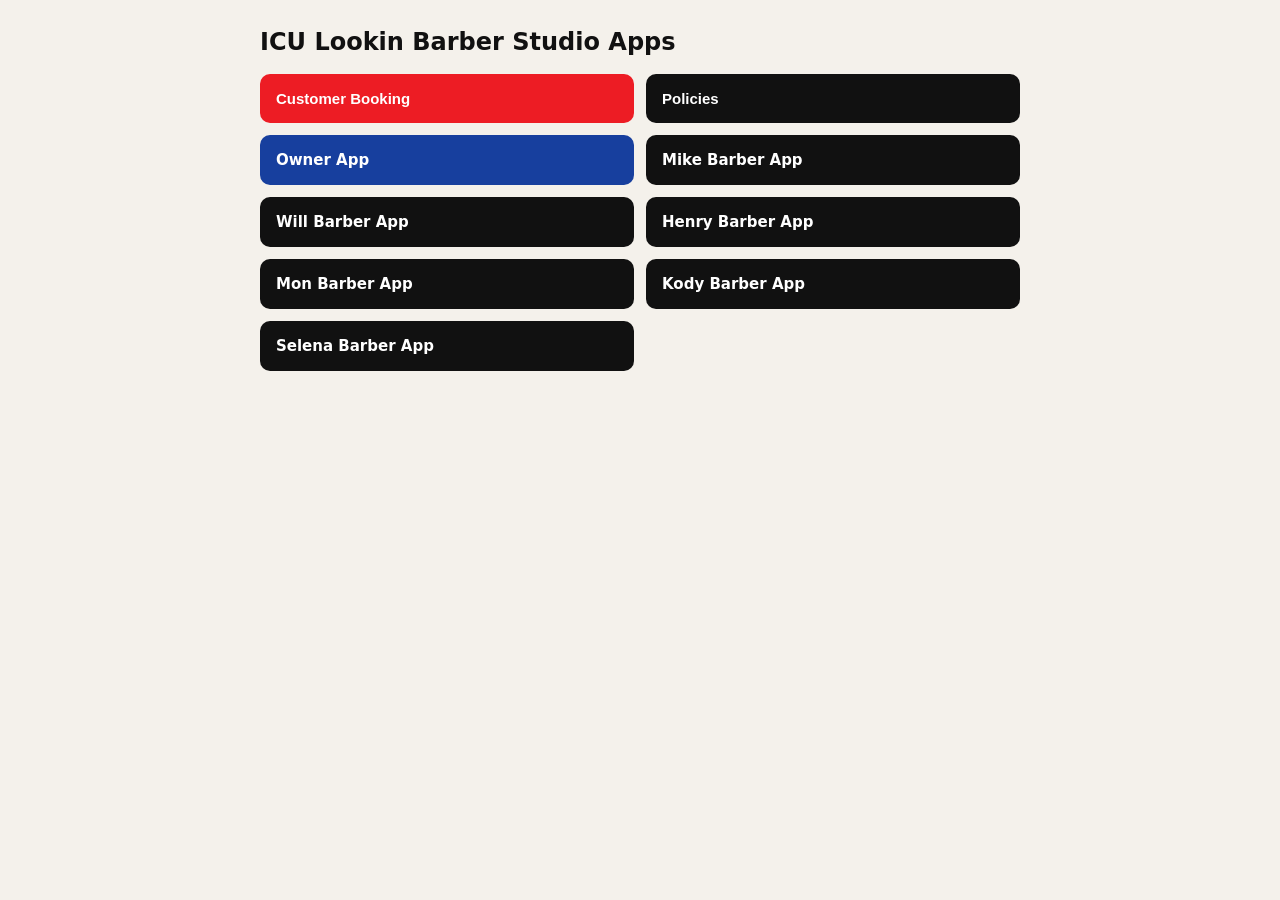
==== APP_LAUNCHER.html @ bd066401 "Add files via upload" ====
<!doctype html><html lang="en"><head><meta charset="utf-8"><meta name="viewport" content="width=device-width,initial-scale=1,viewport-fit=cover"><title>ICU Lookin Barber Studio Apps</title><link rel="icon" type="image/png" href="assets/icons/customer.png"><style>
:root{--bg:#f4f1eb;--panel:#fff;--ink:#111;--line:#d5cec2;--red:#ed1c24;--blue:#173f9e}*{box-sizing:border-box}body{font-family:system-ui,-apple-system,"Segoe UI",sans-serif;background:var(--bg);color:var(--ink);margin:0;padding:28px}main{max-width:760px;margin:auto}h1{font-size:1.5rem;margin:0 0 18px}.grid{display:grid;grid-template-columns:1fr 1fr;gap:12px}a,button{padding:16px;border:0;border-radius:10px;background:#111;color:#fff;text-decoration:none;font-weight:800;font-size:15px;cursor:pointer;text-align:left}.owner{background:var(--blue)}.customer{background:var(--red)}dialog{width:min(92vw,700px);max-height:88dvh;border:0;border-radius:18px;padding:0;box-shadow:0 24px 80px rgba(0,0,0,.35);background:var(--panel)}dialog::backdrop{background:rgba(0,0,0,.62)}.modal-shell{padding:22px;overflow:auto;max-height:88dvh}.modal-head{display:flex;justify-content:space-between;gap:16px;align-items:flex-start;border-bottom:1px solid var(--line);padding-bottom:14px;margin-bottom:16px}.modal-head h2{margin:0}.modal-head p{margin:.35rem 0 0;color:#666}.icon-close{width:44px;height:44px;display:grid;place-items:center;padding:0;border-radius:50%;font-size:22px}.entry-block{border:1px solid var(--line);border-radius:14px;padding:16px;margin:12px 0}.entry-block h3{margin-top:0}.phone{width:100%;padding:14px;font-size:18px;margin:8px 0 12px;border:1px solid #999;border-radius:8px}.modal-actions{display:flex;gap:10px;flex-wrap:wrap;margin-top:16px;padding-top:14px;border-top:1px solid var(--line)}.secondary{background:#444}.danger{background:#851b1b}.customer-action{background:var(--red)}.status{min-height:1.3em;margin:.6rem 0;color:#7b1d1d;font-weight:700}.policy-layout{display:grid;grid-template-columns:minmax(210px,260px) minmax(0,1fr);gap:16px;min-height:0;height:100%}.policy-buttons{display:grid;gap:7px;align-content:start;min-height:0;overflow-y:auto;overscroll-behavior:contain;padding-right:6px}.policy-buttons button{background:#494949;padding:12px}.policy-buttons button.active{background:var(--blue)}.policy-text{border:1px solid var(--line);border-radius:12px;padding:16px;min-height:0;height:100%;overflow-y:auto;overscroll-behavior:contain;background:#faf9f6}.policy-text h3{margin-top:0}#policiesModal .modal-shell{display:grid;grid-template-rows:auto minmax(0,1fr) auto;height:min(82dvh,680px);max-height:88dvh;overflow:hidden}#policiesModal .modal-head{margin-bottom:16px}#policiesModal .modal-actions{margin-top:16px}.hidden{display:none!important}@media(max-width:620px){body{padding:18px}.grid{grid-template-columns:1fr}#policiesModal .modal-shell{height:min(88dvh,760px)}.policy-layout{grid-template-columns:1fr;grid-template-rows:minmax(150px,32dvh) minmax(170px,1fr)}.policy-buttons{max-height:none;overflow-y:auto}.policy-text{overflow-y:auto}dialog{width:96vw}}
</style></head><body><main><h1>ICU Lookin Barber Studio Apps</h1><div class="grid"><button class="customer" id="openBooking" type="button">Customer Booking</button><button id="openPolicies" type="button">Policies</button><a class="owner" href="OWNER_APP.html">Owner App</a><a href="MIKE_BARBER_APP.html">Mike Barber App</a><a href="WILL_BARBER_APP.html">Will Barber App</a><a href="HENRY_BARBER_APP.html">Henry Barber App</a><a href="MON_BARBER_APP.html">Mon Barber App</a><a href="KODY_BARBER_APP.html">Kody Barber App</a><a href="SELENA_BARBER_APP.html">Selena Barber App</a></div></main>
<dialog id="bookingEntryModal"><div class="modal-shell"><div class="modal-head"><div><h2>Book an Appointment</h2><p>Returning clients open their profile first. New clients begin a booking.</p></div><button class="icon-close" type="button" data-close="bookingEntryModal" aria-label="Close">×</button></div><section class="entry-block"><h3>Returning Client</h3><p>Enter your phone number to open your existing profile.</p><input id="returningPhone" class="phone" type="tel" inputmode="tel" maxlength="14" placeholder="(555) 555-5555"><button id="findReturningClient" type="button">Find My Profile</button><p id="returningStatus" class="status"></p></section><section class="entry-block"><h3>New Client</h3><p>If your phone number is not already saved, start a new booking.</p><button id="startNewBooking" class="customer-action" type="button">Start New Booking</button></section><div class="modal-actions"><button class="secondary" type="button" data-close="bookingEntryModal">Back</button><button class="danger" type="button" data-close="bookingEntryModal">Exit / Return to App Launcher</button></div></div></dialog>
<dialog id="policiesModal"><div class="modal-shell"><div class="modal-head"><div><h2>Shop Policies</h2><p>Select a policy to read it without leaving the Launcher.</p></div><button class="icon-close" type="button" data-close="policiesModal" aria-label="Close">×</button></div><div class="policy-layout"><div id="policyButtons" class="policy-buttons"></div><article id="policyText" class="policy-text"><h3>Select a policy</h3><p>Choose a policy from the list.</p></article></div><div class="modal-actions"><button class="secondary" type="button" data-close="policiesModal">Back</button><button class="danger" type="button" data-close="policiesModal">Exit / Return to App Launcher</button></div></div></dialog>
<script>
const APPOINTMENTS_KEY="icuLookinAppointmentsV3",WALKIN_KEY="icuWalkinsV1",POS_KEY="icuPosTransactionsV1",CUSTOMER_SESSION_PHONE_KEY="icuCustomerSessionPhoneV1";
const POLICIES={"Booking & Appointment":"Book the correct client, barber, service, date and time. Availability follows the selected barber’s saved schedule.","Cancellation":"Cancel as early as possible. A cancellation remains in appointment history and may affect the next deposit requirement.","No-Show":"If the most recent appointment is a No Show, the next booking requires a non-refundable deposit of at least $10.","Non-Refundable Deposit":"Required deposits are non-refundable and are applied toward the scheduled service balance.","Late Arrival":"Late arrival may shorten the service or require rescheduling when it would interfere with another appointment.","After-Hours":"Appointments starting from 7:00 PM through 9:00 PM include a $15 customer after-hours fee. Services starting before 7:00 PM do not receive that fee merely because they continue after 7:00 PM.","Payment & Refund":"Applicable service charges, fees, deposits and tips are shown during checkout. Non-refundable deposits are not refunded.","Walk-In":"Walk-ins are accepted according to real-time barber availability and the time available before the next appointment.","Children / Family Booking":"A primary client may book for family members saved in the profile; the family member is identified in appointment notes.","Service Adjustment / Redo":"Contact the barber promptly with a service concern so an appropriate adjustment can be discussed.","Health, Safety & Sanitation":"Clients and staff should support a clean, safe shop environment and follow reasonable sanitation directions.","Photo / Video Consent":"Client photos or videos should not be used as promotional social content without permission.","Privacy":"Client information is used for booking, appointment communication and shop operations. Private messages are limited to intended participants.","Terms of Service":"Use of the booking system is subject to the shop policies shown here."};
const $=id=>document.getElementById(id),normalizePhone=v=>String(v||"").replace(/\D/g,"").slice(-10);function mask(v){const d=String(v||"").replace(/\D/g,"").slice(0,10);if(!d)return"";if(d.length<4)return`(${d}`;if(d.length<7)return`(${d.slice(0,3)}) ${d.slice(3)}`;return`(${d.slice(0,3)}) ${d.slice(3,6)}-${d.slice(6)}`}function loadRows(key){try{const rows=JSON.parse(localStorage.getItem(key)||"[]");return Array.isArray(rows)?rows:[]}catch{return[]}}function knownClient(phone){const d=normalizePhone(phone);if(d.length!==10)return false;return[APPOINTMENTS_KEY,WALKIN_KEY,POS_KEY].some(k=>loadRows(k).some(r=>normalizePhone(r.phone)===d))}function goCustomer(target){location.href=`CUSTOMER_BOOKING_APP.html#${target}`}
$("openBooking").onclick=()=>{const signed=sessionStorage.getItem(CUSTOMER_SESSION_PHONE_KEY)||"";if(signed&&knownClient(signed)){localStorage.setItem("icuLauncherPhone",mask(signed));goCustomer("customer-profile");return}$("returningStatus").textContent="";$("bookingEntryModal").showModal()};$("openPolicies").onclick=()=>$("policiesModal").showModal();document.addEventListener("click",e=>{const close=e.target.closest("[data-close]");if(close){$(close.dataset.close).close();return}const p=e.target.closest("[data-policy]");if(p){document.querySelectorAll("[data-policy]").forEach(b=>b.classList.toggle("active",b===p));$("policyText").innerHTML=`<h3>${p.dataset.policy}</h3><p>${POLICIES[p.dataset.policy]}</p>`}});$("returningPhone").oninput=e=>e.target.value=mask(e.target.value);$("returningPhone").onkeydown=e=>{if(e.key==="Enter")$("findReturningClient").click()};$("findReturningClient").onclick=()=>{const phone=$("returningPhone").value,d=normalizePhone(phone);if(d.length!==10){$("returningStatus").textContent="Enter a complete 10-digit phone number.";return}if(knownClient(phone)){sessionStorage.setItem(CUSTOMER_SESSION_PHONE_KEY,d);localStorage.setItem("icuLauncherPhone",mask(phone));$("bookingEntryModal").close();goCustomer("customer-profile");return}sessionStorage.removeItem(CUSTOMER_SESSION_PHONE_KEY);localStorage.setItem("icuNewClientPhone",mask(phone));$("bookingEntryModal").close();goCustomer("book")};$("startNewBooking").onclick=()=>{sessionStorage.removeItem(CUSTOMER_SESSION_PHONE_KEY);$("bookingEntryModal").close();goCustomer("book")};$("policyButtons").innerHTML=Object.keys(POLICIES).map(k=>`<button type="button" data-policy="${k}">${k}</button>`).join("");
</script></body></html>
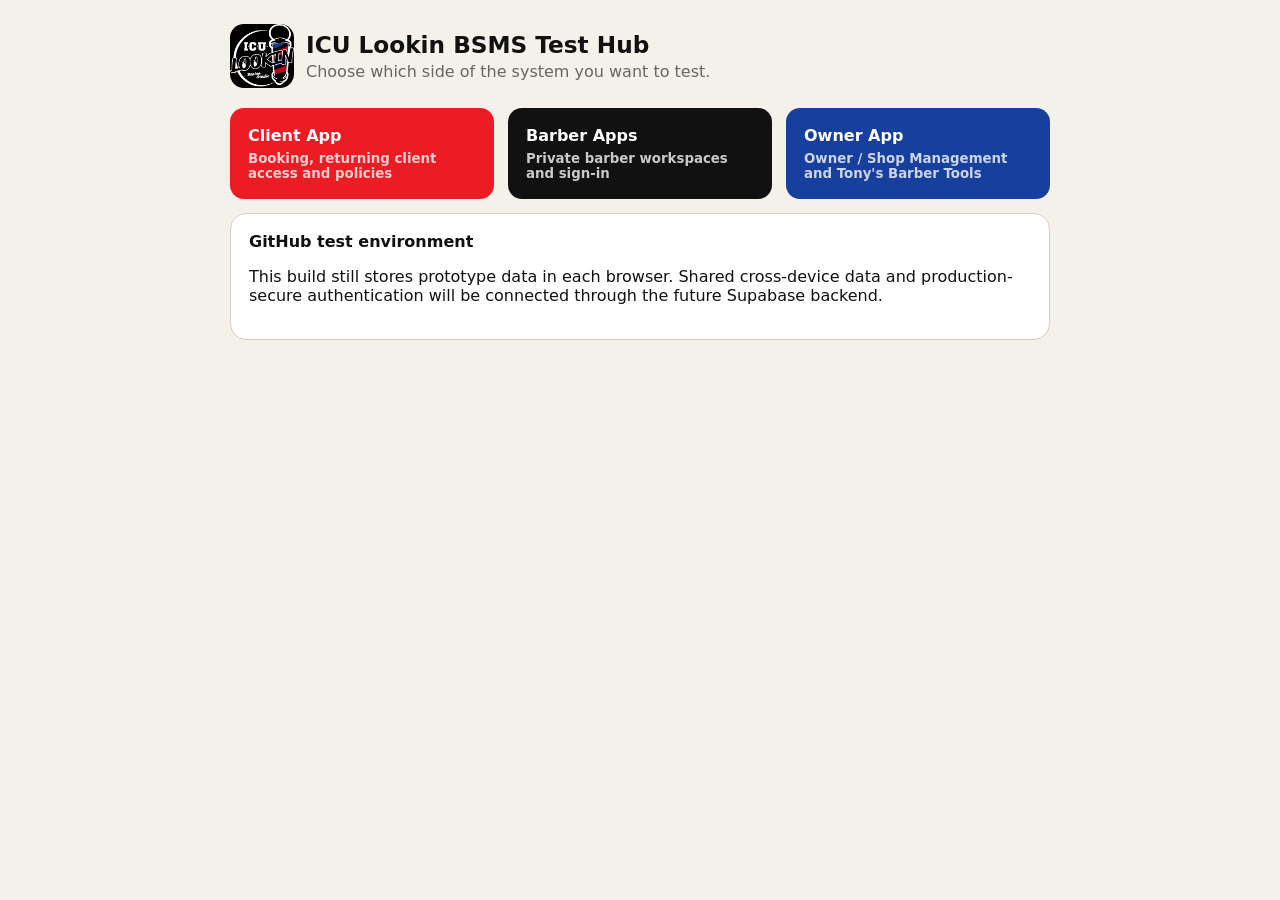
==== commit 80d43df6: "ICU Lookin BSMS Test Hub v0.23" ====
--- a/APP_LAUNCHER.html
+++ b/APP_LAUNCHER.html
@@ -1,11 +1 @@
-<!doctype html><html lang="en"><head><meta charset="utf-8"><meta name="viewport" content="width=device-width,initial-scale=1,viewport-fit=cover"><title>ICU Lookin Barber Studio Apps</title><link rel="icon" type="image/png" href="assets/icons/customer.png"><style>
-:root{--bg:#f4f1eb;--panel:#fff;--ink:#111;--line:#d5cec2;--red:#ed1c24;--blue:#173f9e}*{box-sizing:border-box}body{font-family:system-ui,-apple-system,"Segoe UI",sans-serif;background:var(--bg);color:var(--ink);margin:0;padding:28px}main{max-width:760px;margin:auto}h1{font-size:1.5rem;margin:0 0 18px}.grid{display:grid;grid-template-columns:1fr 1fr;gap:12px}a,button{padding:16px;border:0;border-radius:10px;background:#111;color:#fff;text-decoration:none;font-weight:800;font-size:15px;cursor:pointer;text-align:left}.owner{background:var(--blue)}.customer{background:var(--red)}dialog{width:min(92vw,700px);max-height:88dvh;border:0;border-radius:18px;padding:0;box-shadow:0 24px 80px rgba(0,0,0,.35);background:var(--panel)}dialog::backdrop{background:rgba(0,0,0,.62)}.modal-shell{padding:22px;overflow:auto;max-height:88dvh}.modal-head{display:flex;justify-content:space-between;gap:16px;align-items:flex-start;border-bottom:1px solid var(--line);padding-bottom:14px;margin-bottom:16px}.modal-head h2{margin:0}.modal-head p{margin:.35rem 0 0;color:#666}.icon-close{width:44px;height:44px;display:grid;place-items:center;padding:0;border-radius:50%;font-size:22px}.entry-block{border:1px solid var(--line);border-radius:14px;padding:16px;margin:12px 0}.entry-block h3{margin-top:0}.phone{width:100%;padding:14px;font-size:18px;margin:8px 0 12px;border:1px solid #999;border-radius:8px}.modal-actions{display:flex;gap:10px;flex-wrap:wrap;margin-top:16px;padding-top:14px;border-top:1px solid var(--line)}.secondary{background:#444}.danger{background:#851b1b}.customer-action{background:var(--red)}.status{min-height:1.3em;margin:.6rem 0;color:#7b1d1d;font-weight:700}.policy-layout{display:grid;grid-template-columns:minmax(210px,260px) minmax(0,1fr);gap:16px;min-height:0;height:100%}.policy-buttons{display:grid;gap:7px;align-content:start;min-height:0;overflow-y:auto;overscroll-behavior:contain;padding-right:6px}.policy-buttons button{background:#494949;padding:12px}.policy-buttons button.active{background:var(--blue)}.policy-text{border:1px solid var(--line);border-radius:12px;padding:16px;min-height:0;height:100%;overflow-y:auto;overscroll-behavior:contain;background:#faf9f6}.policy-text h3{margin-top:0}#policiesModal .modal-shell{display:grid;grid-template-rows:auto minmax(0,1fr) auto;height:min(82dvh,680px);max-height:88dvh;overflow:hidden}#policiesModal .modal-head{margin-bottom:16px}#policiesModal .modal-actions{margin-top:16px}.hidden{display:none!important}@media(max-width:620px){body{padding:18px}.grid{grid-template-columns:1fr}#policiesModal .modal-shell{height:min(88dvh,760px)}.policy-layout{grid-template-columns:1fr;grid-template-rows:minmax(150px,32dvh) minmax(170px,1fr)}.policy-buttons{max-height:none;overflow-y:auto}.policy-text{overflow-y:auto}dialog{width:96vw}}
-</style></head><body><main><h1>ICU Lookin Barber Studio Apps</h1><div class="grid"><button class="customer" id="openBooking" type="button">Customer Booking</button><button id="openPolicies" type="button">Policies</button><a class="owner" href="OWNER_APP.html">Owner App</a><a href="MIKE_BARBER_APP.html">Mike Barber App</a><a href="WILL_BARBER_APP.html">Will Barber App</a><a href="HENRY_BARBER_APP.html">Henry Barber App</a><a href="MON_BARBER_APP.html">Mon Barber App</a><a href="KODY_BARBER_APP.html">Kody Barber App</a><a href="SELENA_BARBER_APP.html">Selena Barber App</a></div></main>
-<dialog id="bookingEntryModal"><div class="modal-shell"><div class="modal-head"><div><h2>Book an Appointment</h2><p>Returning clients open their profile first. New clients begin a booking.</p></div><button class="icon-close" type="button" data-close="bookingEntryModal" aria-label="Close">×</button></div><section class="entry-block"><h3>Returning Client</h3><p>Enter your phone number to open your existing profile.</p><input id="returningPhone" class="phone" type="tel" inputmode="tel" maxlength="14" placeholder="(555) 555-5555"><button id="findReturningClient" type="button">Find My Profile</button><p id="returningStatus" class="status"></p></section><section class="entry-block"><h3>New Client</h3><p>If your phone number is not already saved, start a new booking.</p><button id="startNewBooking" class="customer-action" type="button">Start New Booking</button></section><div class="modal-actions"><button class="secondary" type="button" data-close="bookingEntryModal">Back</button><button class="danger" type="button" data-close="bookingEntryModal">Exit / Return to App Launcher</button></div></div></dialog>
-<dialog id="policiesModal"><div class="modal-shell"><div class="modal-head"><div><h2>Shop Policies</h2><p>Select a policy to read it without leaving the Launcher.</p></div><button class="icon-close" type="button" data-close="policiesModal" aria-label="Close">×</button></div><div class="policy-layout"><div id="policyButtons" class="policy-buttons"></div><article id="policyText" class="policy-text"><h3>Select a policy</h3><p>Choose a policy from the list.</p></article></div><div class="modal-actions"><button class="secondary" type="button" data-close="policiesModal">Back</button><button class="danger" type="button" data-close="policiesModal">Exit / Return to App Launcher</button></div></div></dialog>
-<script>
-const APPOINTMENTS_KEY="icuLookinAppointmentsV3",WALKIN_KEY="icuWalkinsV1",POS_KEY="icuPosTransactionsV1",CUSTOMER_SESSION_PHONE_KEY="icuCustomerSessionPhoneV1";
-const POLICIES={"Booking & Appointment":"Book the correct client, barber, service, date and time. Availability follows the selected barber’s saved schedule.","Cancellation":"Cancel as early as possible. A cancellation remains in appointment history and may affect the next deposit requirement.","No-Show":"If the most recent appointment is a No Show, the next booking requires a non-refundable deposit of at least $10.","Non-Refundable Deposit":"Required deposits are non-refundable and are applied toward the scheduled service balance.","Late Arrival":"Late arrival may shorten the service or require rescheduling when it would interfere with another appointment.","After-Hours":"Appointments starting from 7:00 PM through 9:00 PM include a $15 customer after-hours fee. Services starting before 7:00 PM do not receive that fee merely because they continue after 7:00 PM.","Payment & Refund":"Applicable service charges, fees, deposits and tips are shown during checkout. Non-refundable deposits are not refunded.","Walk-In":"Walk-ins are accepted according to real-time barber availability and the time available before the next appointment.","Children / Family Booking":"A primary client may book for family members saved in the profile; the family member is identified in appointment notes.","Service Adjustment / Redo":"Contact the barber promptly with a service concern so an appropriate adjustment can be discussed.","Health, Safety & Sanitation":"Clients and staff should support a clean, safe shop environment and follow reasonable sanitation directions.","Photo / Video Consent":"Client photos or videos should not be used as promotional social content without permission.","Privacy":"Client information is used for booking, appointment communication and shop operations. Private messages are limited to intended participants.","Terms of Service":"Use of the booking system is subject to the shop policies shown here."};
-const $=id=>document.getElementById(id),normalizePhone=v=>String(v||"").replace(/\D/g,"").slice(-10);function mask(v){const d=String(v||"").replace(/\D/g,"").slice(0,10);if(!d)return"";if(d.length<4)return`(${d}`;if(d.length<7)return`(${d.slice(0,3)}) ${d.slice(3)}`;return`(${d.slice(0,3)}) ${d.slice(3,6)}-${d.slice(6)}`}function loadRows(key){try{const rows=JSON.parse(localStorage.getItem(key)||"[]");return Array.isArray(rows)?rows:[]}catch{return[]}}function knownClient(phone){const d=normalizePhone(phone);if(d.length!==10)return false;return[APPOINTMENTS_KEY,WALKIN_KEY,POS_KEY].some(k=>loadRows(k).some(r=>normalizePhone(r.phone)===d))}function goCustomer(target){location.href=`CUSTOMER_BOOKING_APP.html#${target}`}
-$("openBooking").onclick=()=>{const signed=sessionStorage.getItem(CUSTOMER_SESSION_PHONE_KEY)||"";if(signed&&knownClient(signed)){localStorage.setItem("icuLauncherPhone",mask(signed));goCustomer("customer-profile");return}$("returningStatus").textContent="";$("bookingEntryModal").showModal()};$("openPolicies").onclick=()=>$("policiesModal").showModal();document.addEventListener("click",e=>{const close=e.target.closest("[data-close]");if(close){$(close.dataset.close).close();return}const p=e.target.closest("[data-policy]");if(p){document.querySelectorAll("[data-policy]").forEach(b=>b.classList.toggle("active",b===p));$("policyText").innerHTML=`<h3>${p.dataset.policy}</h3><p>${POLICIES[p.dataset.policy]}</p>`}});$("returningPhone").oninput=e=>e.target.value=mask(e.target.value);$("returningPhone").onkeydown=e=>{if(e.key==="Enter")$("findReturningClient").click()};$("findReturningClient").onclick=()=>{const phone=$("returningPhone").value,d=normalizePhone(phone);if(d.length!==10){$("returningStatus").textContent="Enter a complete 10-digit phone number.";return}if(knownClient(phone)){sessionStorage.setItem(CUSTOMER_SESSION_PHONE_KEY,d);localStorage.setItem("icuLauncherPhone",mask(phone));$("bookingEntryModal").close();goCustomer("customer-profile");return}sessionStorage.removeItem(CUSTOMER_SESSION_PHONE_KEY);localStorage.setItem("icuNewClientPhone",mask(phone));$("bookingEntryModal").close();goCustomer("book")};$("startNewBooking").onclick=()=>{sessionStorage.removeItem(CUSTOMER_SESSION_PHONE_KEY);$("bookingEntryModal").close();goCustomer("book")};$("policyButtons").innerHTML=Object.keys(POLICIES).map(k=>`<button type="button" data-policy="${k}">${k}</button>`).join("");
-</script></body></html>
+<!doctype html><html><head><meta charset="utf-8"><meta http-equiv="refresh" content="0;url=index.html"><title>ICU Lookin Test Hub</title></head><body><p>Opening ICU Lookin Test Hub…</p><a href="index.html">Continue</a></body></html>
